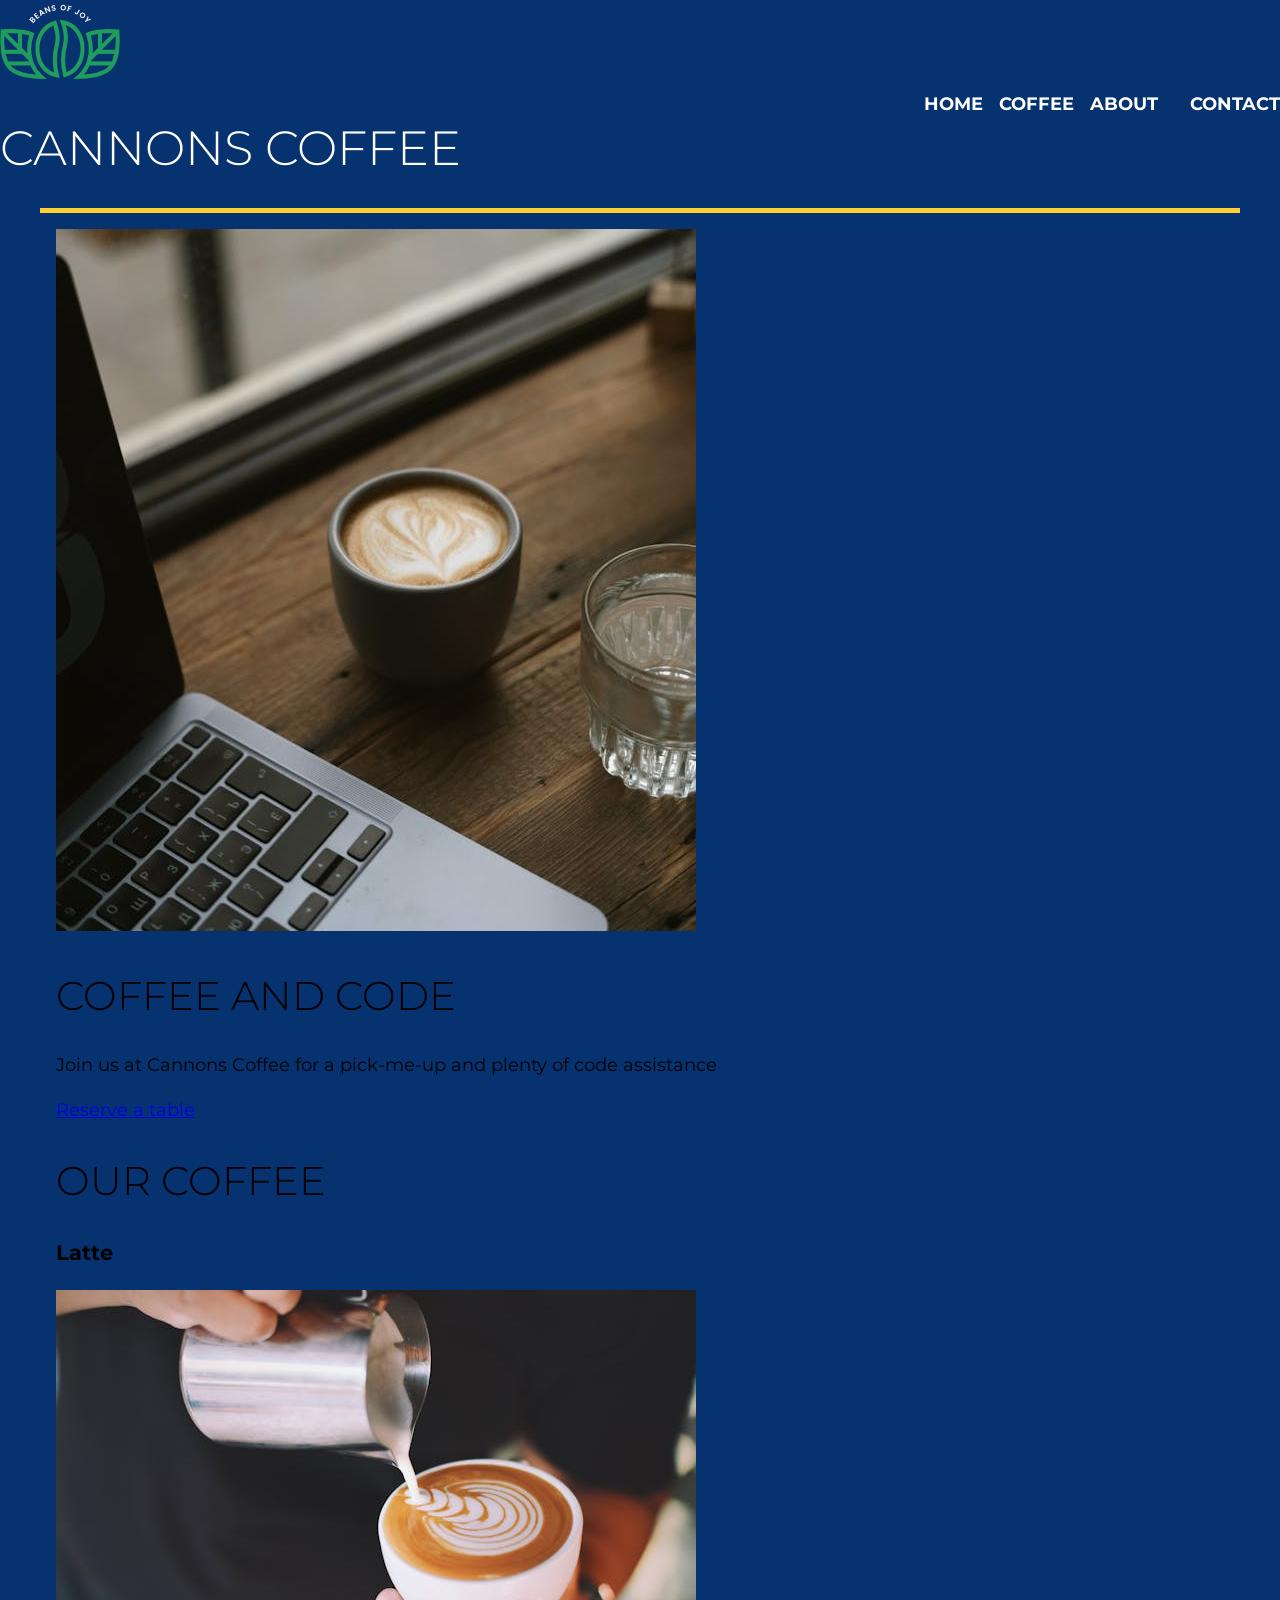
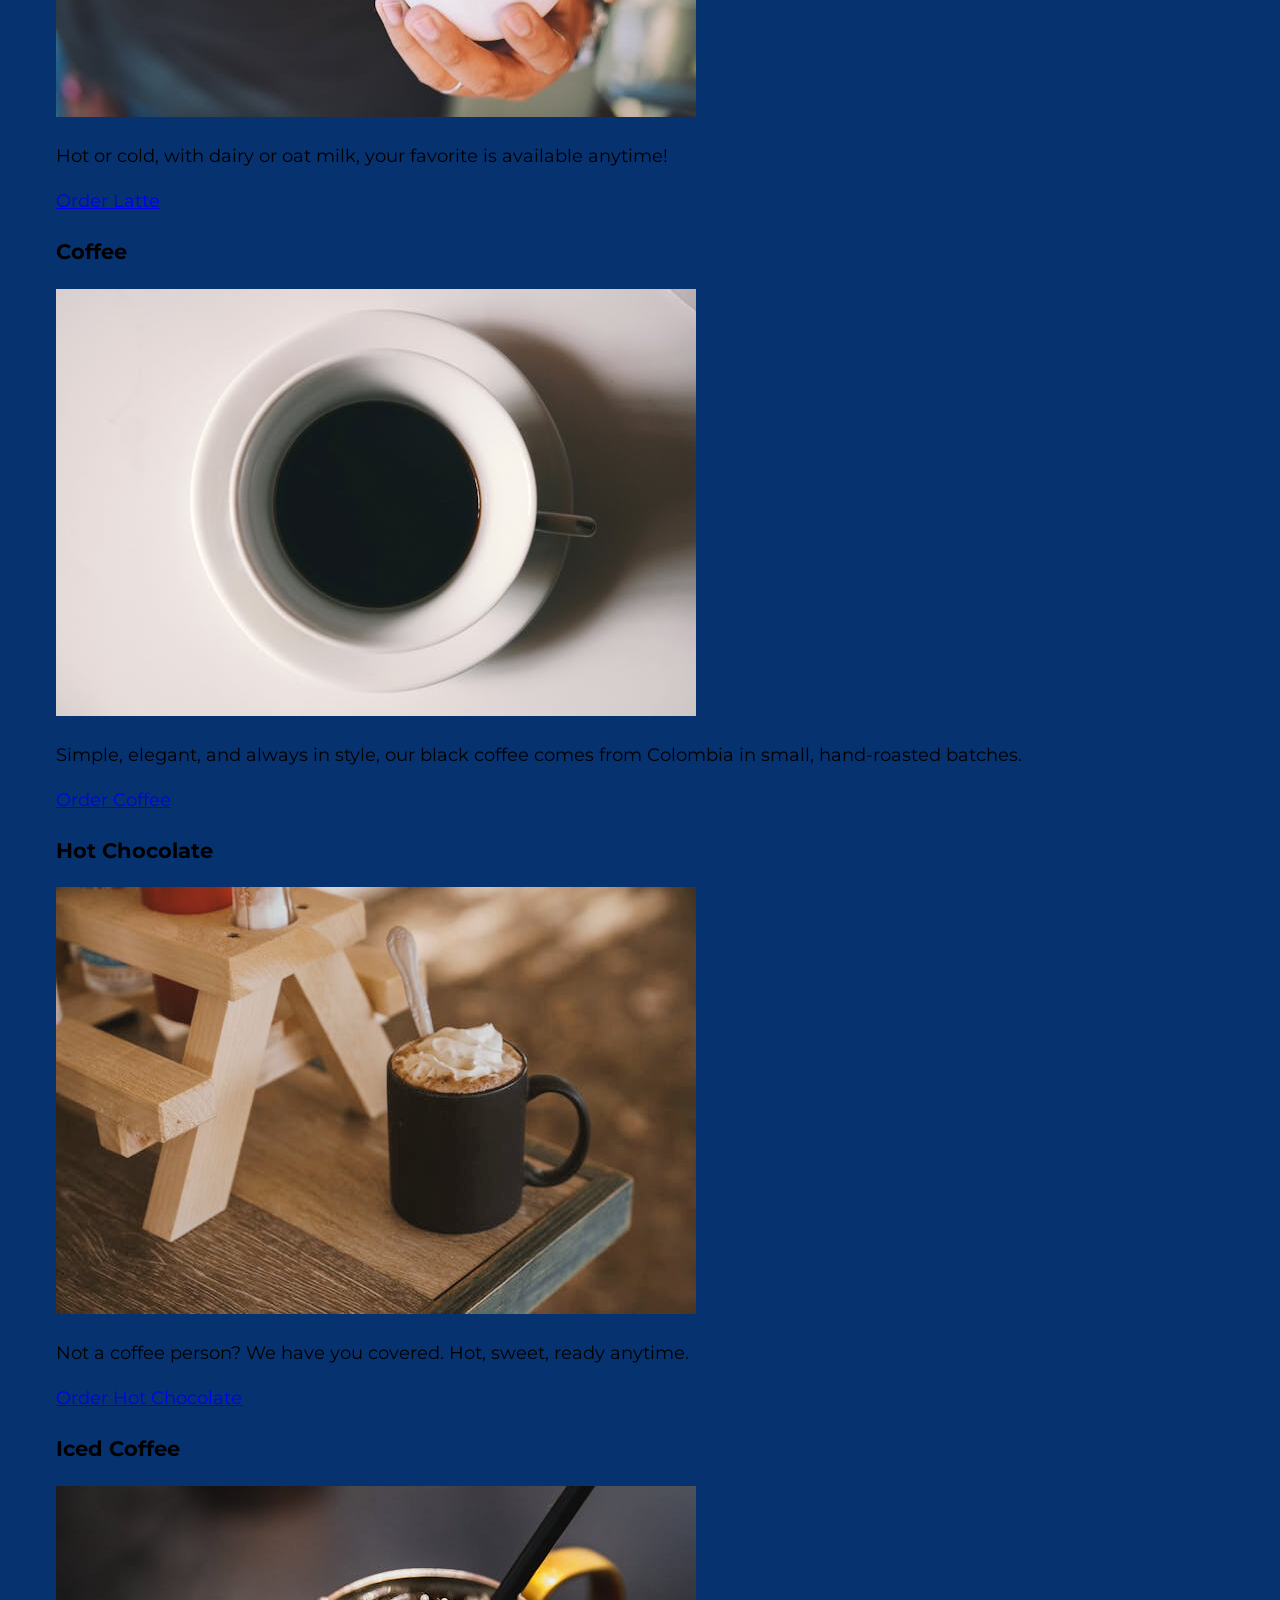
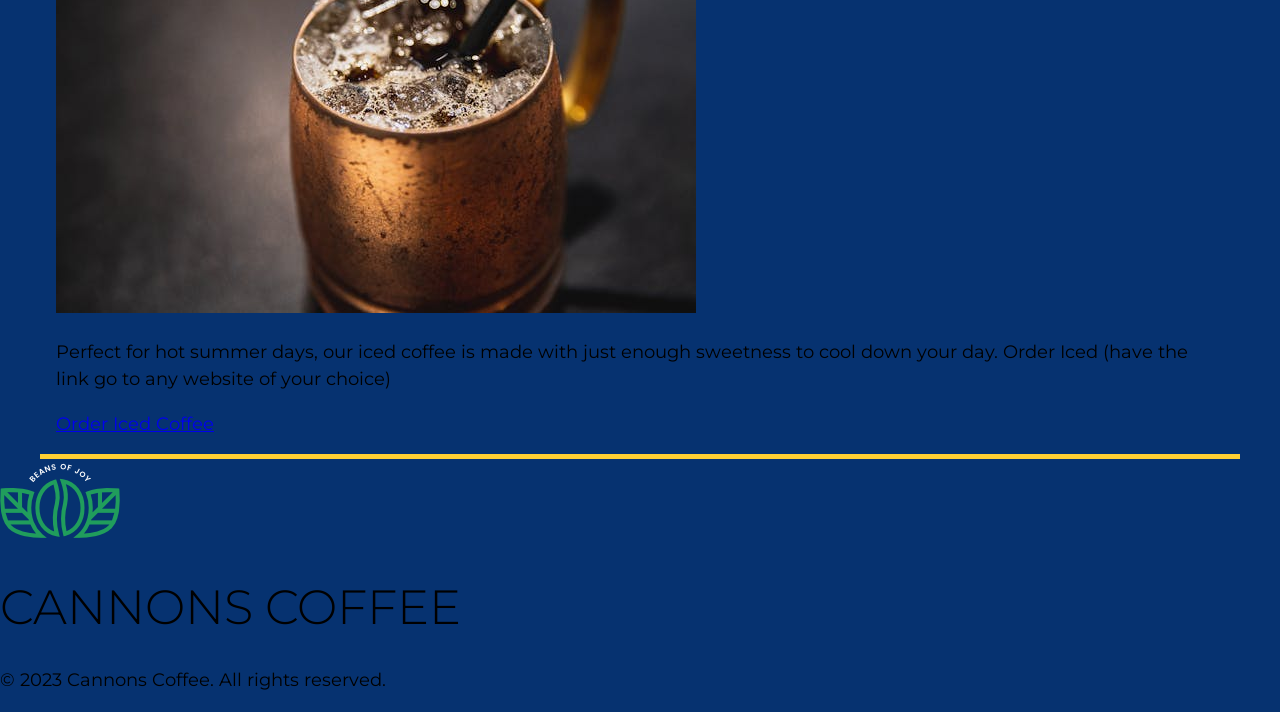
==== index.html @ 004551cf "css errors need to be repaired" ====
<!doctype html>
<html lang="en">
  <head>
    <meta charset="UTF-8" />
    <meta name="viewport" content="width=device-width, initial-scale=1.0" />
    <title>Document</title>
    <link rel="stylesheet" href="css/style.css" />
  </head>

  <body>
    <header>
      <div class="logo">
        <img
          src="images/cannons-coffee-logo.png"
          alt="Cannons Coffee, Beans of Joy! Est. 2014"
        />
        <h1>Cannons Coffee</h1>
      </div>
      <nav>
        <ul>
          <li>
            <a href="index.html">Home</a>
          </li>
          <li>
            <a href="coffee.html">Coffee</a>
          </li>
          <li> <a href="index.html" target="_blank">About</li>
          <li>
            <a href="mailto:shannonmartinez358@gmail.com" target="_blank"
              >Contact</a
            >
          </li>
        </ul>
      </nav>
    </header>

    <main>
      <div class="hero">
        <img
          src="images/coffee-computer.jpg"
          alt="Laptop with a cup of coffee and a glass of water on a table"
        />
        <div class="hero-text">
          <h2>Coffee and Code</h2>
          <p>
            Join us at Cannons Coffee for a pick-me-up and plenty of code
            assistance
          </p>
          <a href="https://STARBUCKS.com" target="_blank">Reserve a table</a>
        </div>
      </div>
      <div class="color-wrap">
        <h2>Our Coffee</h2>
        <div class="cards-wrapper">
          <div class="card">
            <h3>Latte</h3>
            <img src="images/latte.jpg" alt="Latte in a cup with latte art" />
            <p>
              Hot or cold, with dairy or oat milk, your favorite is available
              anytime!
            </p>
            <a href="latte.html" target="_blank">Order Latte</a>
          </div>

          <div class="card">
            <h3>Coffee</h3>
            <img src="images/coffee.jpg" alt="Coffee in a cup" />
            <p>
              Simple, elegant, and always in style, our black coffee comes from
              Colombia in small, hand-roasted batches.
            </p>

            <a href="coffee.html" target="_blank">Order Coffee</a>
          </div>

          <div class="card">
            <h3>Hot Chocolate</h3>
            <img src="images/hotchoc.jpg" alt="" />
            <p>
              Not a coffee person? We have you covered. Hot, sweet, ready
              anytime.
            </p>

            <a href="hotchocolate.html">Order Hot Chocolate</a>
          </div>
          <div class="card">
            <h3>Iced Coffee</h3>
            <img
              src="images/iced.jpg"
              alt="Iced coffee in a mug with a straw"
            />
            <p>
              Perfect for hot summer days, our iced coffee is made with just
              enough sweetness to cool down your day. Order Iced (have the link
              go to any website of your choice)
            </p>

            <a
              href="https://www.starbucks.com/menu/product/471/hot"
              target="_blank"
              >Order Iced Coffee</a
            >
          </div>
        </div>
      </div>
    </main>

    <footer>
      <img src="images/cannons-coffee-logo.png" alt="Cannons Coffee Logo " />
      <h1>CANNONS COFFEE</h1>
      <p>&copy; 2023 Cannons Coffee. All rights reserved.</p>
    </footer>
  </body>
</html>
---- css/style.css ----
@import url("https://fonts.googleapis.com/css2?family=Montserrat:ital,wght@0,100..900;1,100..900&display=swap");

/* BASIC FORMATTING */
html {
  box-sizing: border-box;
}
*,
*:before,
*:after {
  box-sizing: inherit;
}

img {
  max-width: 100%;
}

body {
  font-family: "Montserrat", sans-serif;
  font-size: 1.125rem;
  line-height: 1.5;
  color: black;
  background-color: #063270;
  margin: 0;
  padding: 0;
}

main {
  /* width: 90%; */
  /* margin: 0 auto; */
  max-width: 1200px;
  margin: 0 auto;
  /* background-color: #cadbf8; */
  border-bottom: 5px solid #ffd034;
  border-top: 5px solid #ffd034;
  padding: 1rem;
}
h1 {
  font-weight: 300;
  font-size: 3rem;
  line-height: 1.1667;
  text-transform: uppercase;
}

h2 {
  font-size: 2.5rem;
  line-height: 1.16672;
  font-weight: 300;
  text-transform: uppercase;
}
header {
  color: white;
  text-transform: uppercase;
  font-weight: normal;
  display: flex;
  flex-flow: row wrap;
  justify-content: space-between;
  align-items: center;
  gap: 1rem;


nav ul {
  color: white;
  text-decoration: none;
  list-style: none;
  padding: 0;
  margin: 0;
  display: flex;
  gap: 1rem;
}

.hero {
  display: grid;
  grid-template-columns: 1fr 1fr;
  gap: 1rem;
  background-color: white;
}

.hero-text {
  display: flex;
  flex-direction: column;
  justify-content: space-between;
  padding: 1rem;
}

a {
  color: #ffffff;
  text-decoration: none;
  font-weight: bold;
  margin-top: 1rem;
}

.card {
  margin: 1rem;
}

.card a {
  background-color: #2b70e4;
  padding: 0.6rem;
  border-radius: 10px;
  font-size: 13px;
}
.hero-text a {
  background-color: hero;
  background-color: #209d5c;
  padding: 1rem;
  border-radius: 10px;
  text-align: center;
}

footer {
  color: white;
  display: flex;
  flex-direction: column;
  justify-content: center;
  align-items: center;
  padding-left: 10px;
}

.color-wrap {
  padding: 1rem;
  background-color: #cadbf8;
}

@media (max-width: 1000px) {
  .color-wrap {
    /* background-color: #cadbf8; */
    display: grid;
    grid-template-columns: 1fr;
  }
}
@media (min-width: 650px) {
  .cards-wrapper {
    display: grid;
    grid-template-columns: 1fr 1fr;
  }
}
@media (min-width: 1200px) {
  .cards-wrapper {
    display: grid;
    grid-template-columns: 1fr 1fr 1fr 1fr;
  }
}
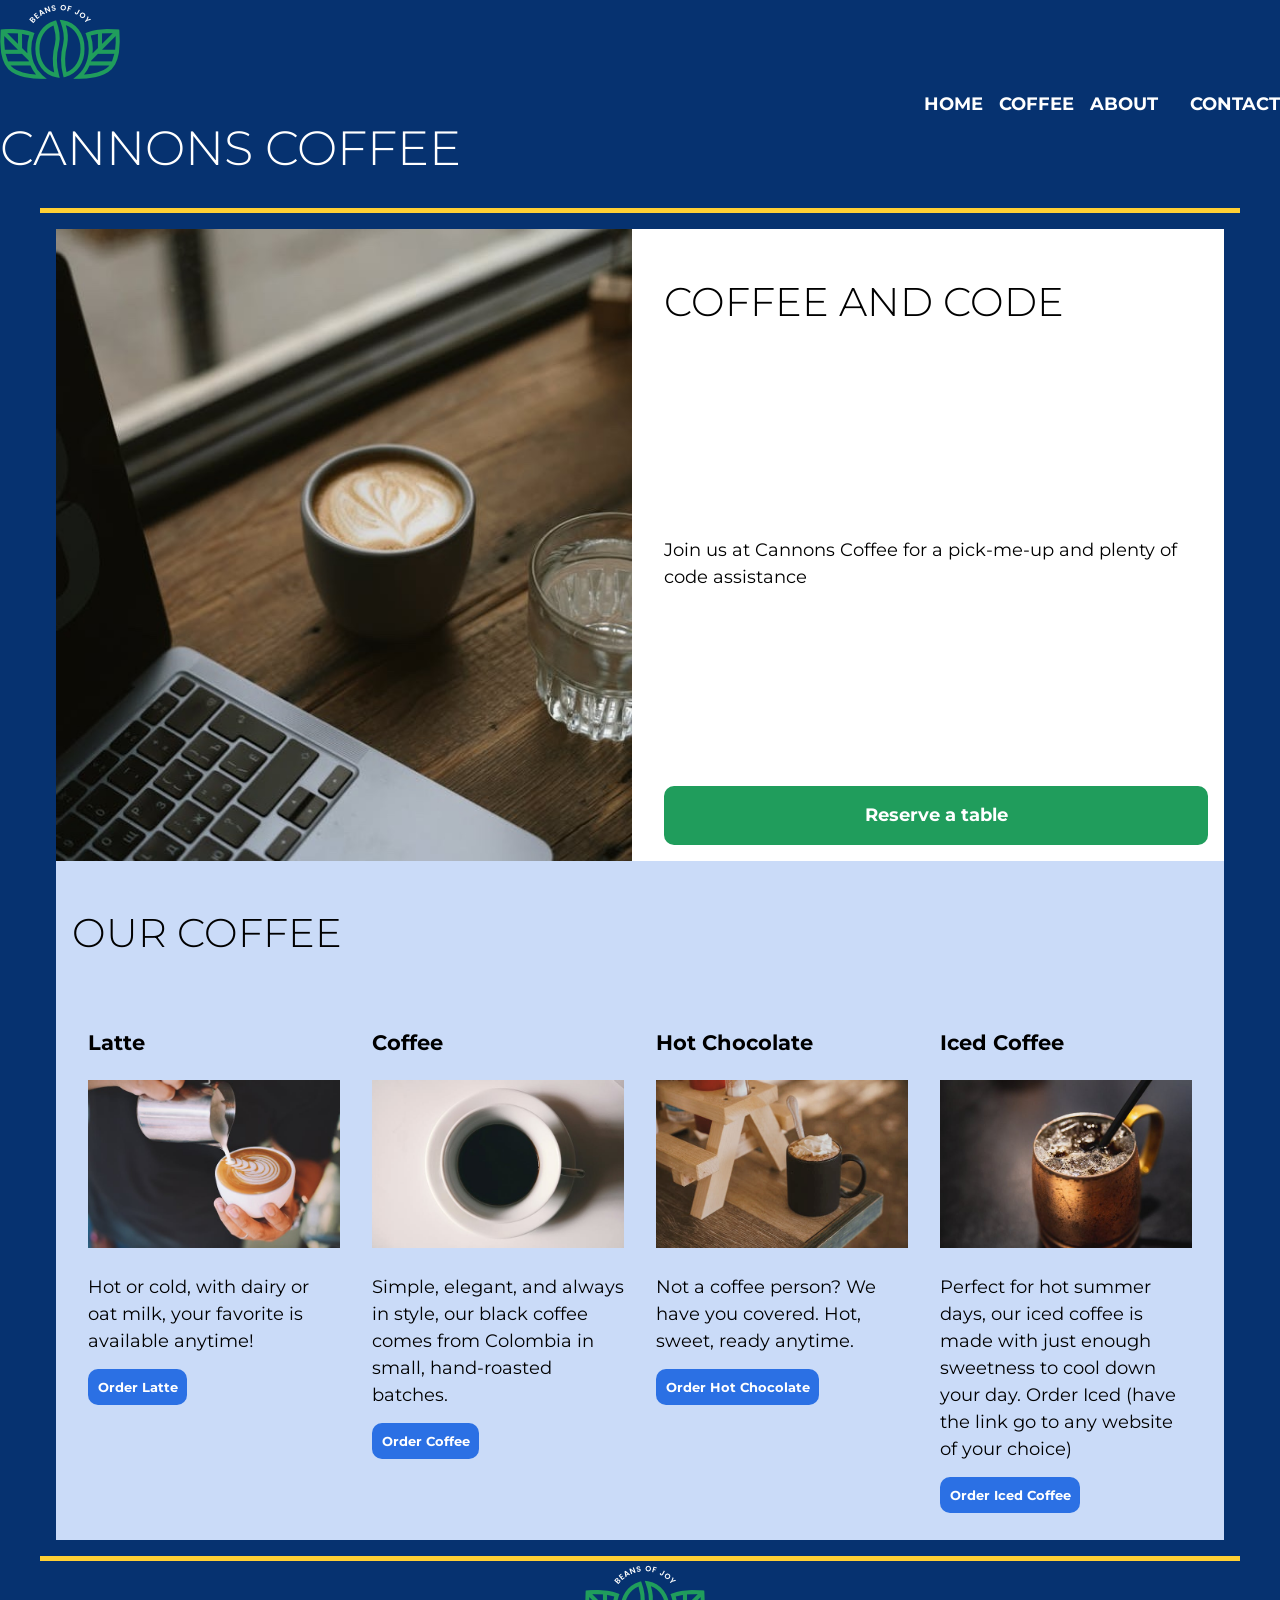
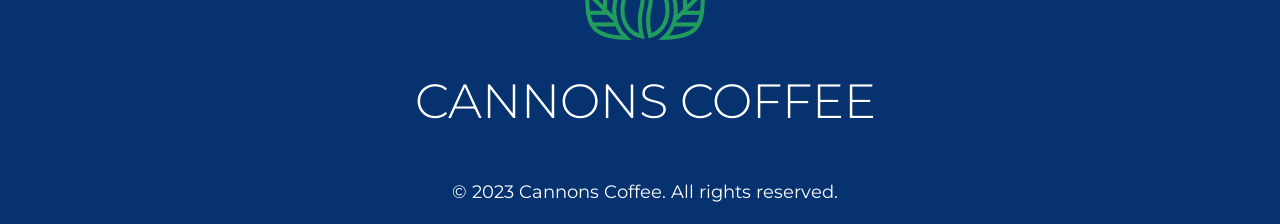
==== commit cca343f6: "general backup before I move onto finishin g the css." ====
--- a/index.html
+++ b/index.html
@@ -1,114 +1,101 @@
 <!doctype html>
 <html lang="en">
-  <head>
-    <meta charset="UTF-8" />
-    <meta name="viewport" content="width=device-width, initial-scale=1.0" />
-    <title>Document</title>
-    <link rel="stylesheet" href="css/style.css" />
-  </head>
 
-  <body>
-    <header>
-      <div class="logo">
-        <img
-          src="images/cannons-coffee-logo.png"
-          alt="Cannons Coffee, Beans of Joy! Est. 2014"
-        />
-        <h1>Cannons Coffee</h1>
+<head>
+  <meta charset="UTF-8" />
+  <meta name="viewport" content="width=device-width, initial-scale=1.0" />
+  <title>Document</title>
+  <link rel="stylesheet" href="css/style.css" />
+</head>
+
+<body>
+  <header>
+    <div class="logo">
+      <img src="images/cannons-coffee-logo.png" alt="Cannons Coffee, Beans of Joy! Est. 2014" />
+      <h1>Cannons Coffee</h1>
+    </div>
+    <nav>
+      <ul>
+        <li>
+          <a href="index.html">Home</a>
+        </li>
+        <li>
+          <a href="latte.html">Coffee</a>
+        </li>
+        <li> <a href="index.html" target="_blank">About</li>
+        <li>
+          <a href="mailto:shannonmartinez358@gmail.com" target="_blank">Contact</a>
+        </li>
+      </ul>
+    </nav>
+  </header>
+
+  <main>
+    <div class="hero">
+      <img src="images/coffee-computer.jpg" alt="Laptop with a cup of coffee and a glass of water on a table" />
+      <div class="hero-text">
+        <h2>Coffee and Code</h2>
+        <p>
+          Join us at Cannons Coffee for a pick-me-up and plenty of code
+          assistance
+        </p>
+        <a href="https://STARBUCKS.com" target="_blank">Reserve a table</a>
       </div>
-      <nav>
-        <ul>
-          <li>
-            <a href="index.html">Home</a>
-          </li>
-          <li>
-            <a href="coffee.html">Coffee</a>
-          </li>
-          <li> <a href="index.html" target="_blank">About</li>
-          <li>
-            <a href="mailto:shannonmartinez358@gmail.com" target="_blank"
-              >Contact</a
-            >
-          </li>
-        </ul>
-      </nav>
-    </header>
+    </div>
+    <div class="color-wrap">
+      <h2>Our Coffee</h2>
+      <div class="cards-wrapper">
+        <div class="card">
+          <h3>Latte</h3>
+          <img src="images/latte.jpg" alt="Latte in a cup with latte art" />
+          <p>
+            Hot or cold, with dairy or oat milk, your favorite is available
+            anytime!
+          </p>
+          <a href="latte.html" target="_blank">Order Latte</a>
+        </div>
 
-    <main>
-      <div class="hero">
-        <img
-          src="images/coffee-computer.jpg"
-          alt="Laptop with a cup of coffee and a glass of water on a table"
-        />
-        <div class="hero-text">
-          <h2>Coffee and Code</h2>
+        <div class="card">
+          <h3>Coffee</h3>
+          <img src="images/coffee.jpg" alt="Coffee in a cup" />
           <p>
-            Join us at Cannons Coffee for a pick-me-up and plenty of code
-            assistance
+            Simple, elegant, and always in style, our black coffee comes from
+            Colombia in small, hand-roasted batches.
           </p>
-          <a href="https://STARBUCKS.com" target="_blank">Reserve a table</a>
+
+          <a href="coffee.html" target="_blank">Order Coffee</a>
+        </div>
+
+        <div class="card">
+          <h3>Hot Chocolate</h3>
+          <img src="images/hotchoc.jpg" alt="" />
+          <p>
+            Not a coffee person? We have you covered. Hot, sweet, ready
+            anytime.
+          </p>
+
+          <a href="hotchocolate.html">Order Hot Chocolate</a>
+        </div>
+        <div class="card">
+          <h3>Iced Coffee</h3>
+          <img src="images/iced.jpg" alt="Iced coffee in a mug with a straw" />
+          <p>
+            Perfect for hot summer days, our iced coffee is made with just
+            enough sweetness to cool down your day. Order Iced (have the link
+            go to any website of your choice)
+          </p>
+
+          <a href="https://www.starbucks.com/menu/product/471/hot" target="_blank">Order Iced Coffee</a>
         </div>
       </div>
-      <div class="color-wrap">
-        <h2>Our Coffee</h2>
-        <div class="cards-wrapper">
-          <div class="card">
-            <h3>Latte</h3>
-            <img src="images/latte.jpg" alt="Latte in a cup with latte art" />
-            <p>
-              Hot or cold, with dairy or oat milk, your favorite is available
-              anytime!
-            </p>
-            <a href="latte.html" target="_blank">Order Latte</a>
-          </div>
+    </div>
+  </main>
 
-          <div class="card">
-            <h3>Coffee</h3>
-            <img src="images/coffee.jpg" alt="Coffee in a cup" />
-            <p>
-              Simple, elegant, and always in style, our black coffee comes from
-              Colombia in small, hand-roasted batches.
-            </p>
+  <footer>
+    <img src="images/cannons-coffee-logo.png" alt="Cannons Coffee Logo " />
+    <h1>CANNONS COFFEE</h1>
+    <p>&copy; 2023 Cannons Coffee. All rights reserved.</p>
+  </footer>
+</body>
 
-            <a href="coffee.html" target="_blank">Order Coffee</a>
-          </div>
-
-          <div class="card">
-            <h3>Hot Chocolate</h3>
-            <img src="images/hotchoc.jpg" alt="" />
-            <p>
-              Not a coffee person? We have you covered. Hot, sweet, ready
-              anytime.
-            </p>
-
-            <a href="hotchocolate.html">Order Hot Chocolate</a>
-          </div>
-          <div class="card">
-            <h3>Iced Coffee</h3>
-            <img
-              src="images/iced.jpg"
-              alt="Iced coffee in a mug with a straw"
-            />
-            <p>
-              Perfect for hot summer days, our iced coffee is made with just
-              enough sweetness to cool down your day. Order Iced (have the link
-              go to any website of your choice)
-            </p>
-
-            <a
-              href="https://www.starbucks.com/menu/product/471/hot"
-              target="_blank"
-              >Order Iced Coffee</a
-            >
-          </div>
-        </div>
-      </div>
-    </main>
-
-    <footer>
-      <img src="images/cannons-coffee-logo.png" alt="Cannons Coffee Logo " />
-      <h1>CANNONS COFFEE</h1>
-      <p>&copy; 2023 Cannons Coffee. All rights reserved.</p>
-    </footer>
-  </body>
-</html>
+</html>
--- a/css/style.css
+++ b/css/style.css
@@ -4,6 +4,7 @@
 html {
   box-sizing: border-box;
 }
+
 *,
 *:before,
 *:after {
@@ -25,15 +26,14 @@
 }
 
 main {
-  /* width: 90%; */
-  /* margin: 0 auto; */
   max-width: 1200px;
   margin: 0 auto;
-  /* background-color: #cadbf8; */
-  border-bottom: 5px solid #ffd034;
+ 
+  padding: 1rem;
+   border-bottom: 5px solid #ffd034;
   border-top: 5px solid #ffd034;
-  padding: 1rem;
 }
+
 h1 {
   font-weight: 300;
   font-size: 3rem;
@@ -47,6 +47,7 @@
   font-weight: 300;
   text-transform: uppercase;
 }
+
 header {
   color: white;
   text-transform: uppercase;
@@ -58,6 +59,8 @@
   gap: 1rem;
 
 
+}
+
 nav ul {
   color: white;
   text-decoration: none;
@@ -67,6 +70,13 @@
   display: flex;
   gap: 1rem;
 }
+
+.latte-page-hero {
+  display: flex;
+  flex-wrap: wrap;
+  gap: 1rem;
+  color: white;
+} 
 
 .hero {
   display: grid;
@@ -99,6 +109,7 @@
   border-radius: 10px;
   font-size: 13px;
 }
+
 .hero-text a {
   background-color: hero;
   background-color: #209d5c;
@@ -128,15 +139,17 @@
     grid-template-columns: 1fr;
   }
 }
+
 @media (min-width: 650px) {
   .cards-wrapper {
     display: grid;
     grid-template-columns: 1fr 1fr;
   }
 }
+
 @media (min-width: 1200px) {
   .cards-wrapper {
     display: grid;
     grid-template-columns: 1fr 1fr 1fr 1fr;
   }
-}
+}
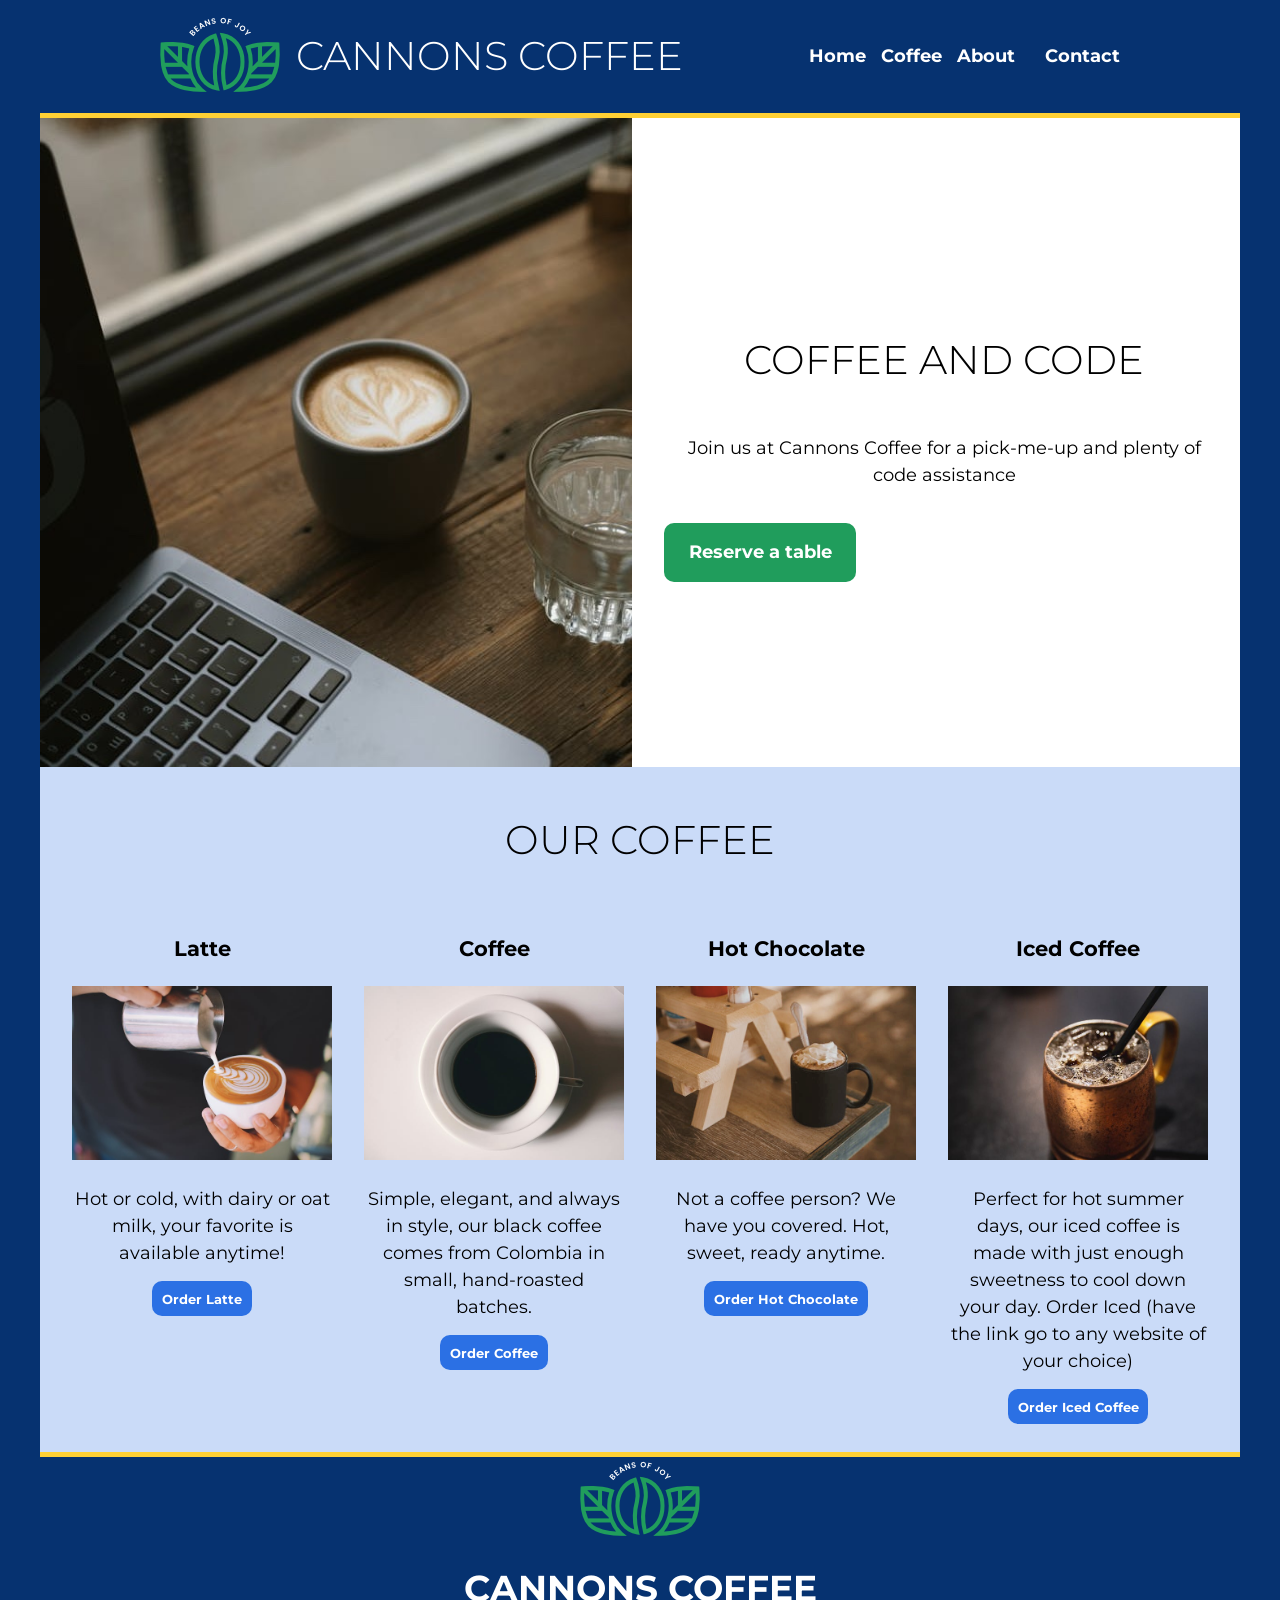
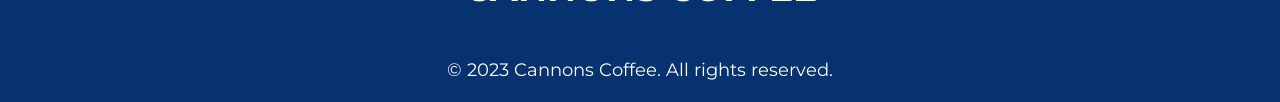
==== commit d4e303e8: "project ready to hand in" ====
--- a/index.html
+++ b/index.html
@@ -9,93 +9,100 @@
 </head>
 
 <body>
-  <header>
-    <div class="logo">
-      <img src="images/cannons-coffee-logo.png" alt="Cannons Coffee, Beans of Joy! Est. 2014" />
-      <h1>Cannons Coffee</h1>
-    </div>
-    <nav>
-      <ul>
-        <li>
-          <a href="index.html">Home</a>
-        </li>
-        <li>
-          <a href="latte.html">Coffee</a>
-        </li>
-        <li> <a href="index.html" target="_blank">About</li>
-        <li>
-          <a href="mailto:shannonmartinez358@gmail.com" target="_blank">Contact</a>
-        </li>
-      </ul>
-    </nav>
-  </header>
-
-  <main>
-    <div class="hero">
-      <img src="images/coffee-computer.jpg" alt="Laptop with a cup of coffee and a glass of water on a table" />
-      <div class="hero-text">
-        <h2>Coffee and Code</h2>
-        <p>
-          Join us at Cannons Coffee for a pick-me-up and plenty of code
-          assistance
-        </p>
-        <a href="https://STARBUCKS.com" target="_blank">Reserve a table</a>
-      </div>
-    </div>
-    <div class="color-wrap">
-      <h2>Our Coffee</h2>
-      <div class="cards-wrapper">
-        <div class="card">
-          <h3>Latte</h3>
-          <img src="images/latte.jpg" alt="Latte in a cup with latte art" />
+  <div class="nav-bar">
+    <div>
+      <div class="logobar">
+        <div class="logo">
+          <img src="images/cannons-coffee-logo.png" alt="Cannons Coffee, Beans of Joy! Est. 2014" />
+        </div>
+        <div class="logo-text">
           <p>
-            Hot or cold, with dairy or oat milk, your favorite is available
-            anytime!
+          <h2>Cannons Coffee</h2>
           </p>
-          <a href="latte.html" target="_blank">Order Latte</a>
-        </div>
-
-        <div class="card">
-          <h3>Coffee</h3>
-          <img src="images/coffee.jpg" alt="Coffee in a cup" />
-          <p>
-            Simple, elegant, and always in style, our black coffee comes from
-            Colombia in small, hand-roasted batches.
-          </p>
-
-          <a href="coffee.html" target="_blank">Order Coffee</a>
-        </div>
-
-        <div class="card">
-          <h3>Hot Chocolate</h3>
-          <img src="images/hotchoc.jpg" alt="" />
-          <p>
-            Not a coffee person? We have you covered. Hot, sweet, ready
-            anytime.
-          </p>
-
-          <a href="hotchocolate.html">Order Hot Chocolate</a>
-        </div>
-        <div class="card">
-          <h3>Iced Coffee</h3>
-          <img src="images/iced.jpg" alt="Iced coffee in a mug with a straw" />
-          <p>
-            Perfect for hot summer days, our iced coffee is made with just
-            enough sweetness to cool down your day. Order Iced (have the link
-            go to any website of your choice)
-          </p>
-
-          <a href="https://www.starbucks.com/menu/product/471/hot" target="_blank">Order Iced Coffee</a>
         </div>
       </div>
+      <nav>
+        <ul>
+          <li>
+            <a href="index.html">Home</a>
+          </li>
+          <li>
+            <a href="latte.html">Coffee</a>
+          </li>
+          <li> <a href="index.html" target="_blank">About</li>
+          <li>
+            <a href="mailto:shannonmartinez358@gmail.com" target="_blank">Contact</a>
+          </li>
+        </ul>
+      </nav>
     </div>
-  </main>
+    </header>
+    <main>
+      <div class="hero">
+        <img src="images/coffee-computer.jpg" alt="Laptop with a cup of coffee and a glass of water on a table" />
+        <div class="hero-text">
+          <h2>Coffee and Code</h2>
+          <p>
+            Join us at Cannons Coffee for a pick-me-up and plenty of code
+            assistance
+          </p>
+          <a href="https://STARBUCKS.com" target="_blank">Reserve a table</a>
+        </div>
+      </div>
+      <div class="color-wrap">
+        <h2>Our Coffee</h2>
+        <div class="cards-wrapper">
+          <div class="card">
+            <h3>Latte</h3>
+            <img src="images/latte.jpg" alt="Latte in a cup with latte art" />
+            <p>
+              Hot or cold, with dairy or oat milk, your favorite is available
+              anytime!
+            </p>
+            <a href="latte.html" target="_blank">Order Latte</a>
+          </div>
 
-  <footer>
-    <img src="images/cannons-coffee-logo.png" alt="Cannons Coffee Logo " />
-    <h1>CANNONS COFFEE</h1>
-    <p>&copy; 2023 Cannons Coffee. All rights reserved.</p>
-  </footer>
+          <div class="card">
+            <h3>Coffee</h3>
+            <img src="images/coffee.jpg" alt="Coffee in a cup" />
+            <p>
+              Simple, elegant, and always in style, our black coffee comes from
+              Colombia in small, hand-roasted batches.
+            </p>
+
+            <a href="coffee.html" target="_blank">Order Coffee</a>
+          </div>
+
+          <div class="card">
+            <h3>Hot Chocolate</h3>
+            <img src="images/hotchoc.jpg" alt="" />
+            <p>
+              Not a coffee person? We have you covered. Hot, sweet, ready
+              anytime.
+            </p>
+
+            <a href="hotchocolate.html">Order Hot Chocolate</a>
+          </div>
+          <div class="card">
+            <h3>Iced Coffee</h3>
+            <img src="images/iced.jpg" alt="Iced coffee in a mug with a straw" />
+            <p>
+              Perfect for hot summer days, our iced coffee is made with just
+              enough sweetness to cool down your day. Order Iced (have the link
+              go to any website of your choice)
+            </p>
+
+            <a href="https://www.starbucks.com/menu/product/471/hot" target="_blank">Order Iced Coffee</a>
+          </div>
+        </div>
+      </div>
+    </main>
+
+    <footer>
+      <img src="images/cannons-coffee-logo.png" alt="Cannons Coffee Logo " />
+      <h1>CANNONS COFFEE</h1>
+      <p>&copy; 2023 Cannons Coffee. All rights reserved.</p>
+    </footer>
 </body>
 
 </html>
--- a/css/style.css
+++ b/css/style.css
@@ -28,18 +28,13 @@
 main {
   max-width: 1200px;
   margin: 0 auto;
- 
-  padding: 1rem;
-   border-bottom: 5px solid #ffd034;
+  border-bottom: 5px solid #ffd034;
   border-top: 5px solid #ffd034;
-}
-
-h1 {
-  font-weight: 300;
-  font-size: 3rem;
-  line-height: 1.1667;
-  text-transform: uppercase;
-}
+  background-color: #cadbf8;
+
+}
+
+
 
 h2 {
   font-size: 2.5rem;
@@ -53,12 +48,23 @@
   text-transform: uppercase;
   font-weight: normal;
   display: flex;
-  flex-flow: row wrap;
+  flex-wrap: nowrap;
   justify-content: space-between;
   align-items: center;
-  gap: 1rem;
-
-
+
+      
+}
+
+.logobar {
+  color: white;
+  display: flex;
+  align-items: center;
+  gap: 1rem;
+}
+
+.nav {
+  display: flex;
+   align-items: center;
 }
 
 nav ul {
@@ -68,14 +74,29 @@
   padding: 0;
   margin: 0;
   display: flex;
-  gap: 1rem;
-}
+  justify-content: space-around;
+  flex-wrap: wrap;
+  gap: 1rem;
+}
+
+.nav-bar {
+  display: flex;
+  flex-direction: column;
+  align-items: center;
+  justify-content: center;
+  text-align: center;
+  margin: 0 auto;
+}*/
+
+
 
 .latte-page-hero {
   display: flex;
   flex-wrap: wrap;
   gap: 1rem;
-  color: white;
+  color: #2b70e4;
+  background-color:  #cadbf8;
+
 } 
 
 .hero {
@@ -88,7 +109,7 @@
 .hero-text {
   display: flex;
   flex-direction: column;
-  justify-content: space-between;
+  justify-content: center;
   padding: 1rem;
 }
 
@@ -116,29 +137,28 @@
   padding: 1rem;
   border-radius: 10px;
   text-align: center;
+  width: 12rem;
 }
 
 footer {
   color: white;
   display: flex;
   flex-direction: column;
+  align-items: center;
   justify-content: center;
-  align-items: center;
-  padding-left: 10px;
+  text-align: center;
+  margin: 0 auto;
 }
 
 .color-wrap {
   padding: 1rem;
   background-color: #cadbf8;
-}
-
-@media (max-width: 1000px) {
-  .color-wrap {
-    /* background-color: #cadbf8; */
-    display: grid;
+   display: grid;
     grid-template-columns: 1fr;
-  }
-}
+}
+
+
+   
 
 @media (min-width: 650px) {
   .cards-wrapper {
@@ -148,8 +168,33 @@
 }
 
 @media (min-width: 1200px) {
+  .nav-bar > div {
+    display: flex;
+    justify-content: space-between;
+    align-items: center;
+    width: 75%;
+  }
+
+  .logobar {
+    display: flex;
+    align-items: center;
+    justify-content: flex-start;
+  }
+
+  nav {
+    margin-left: auto;
+  }
+
+  nav ul {
+    display: flex;
+    justify-content: flex-end;
+    gap: 15px;
+    list-style: none;
+    margin: 0;
+    padding: 0;
+  }
+}
   .cards-wrapper {
     display: grid;
     grid-template-columns: 1fr 1fr 1fr 1fr;
   }
-}
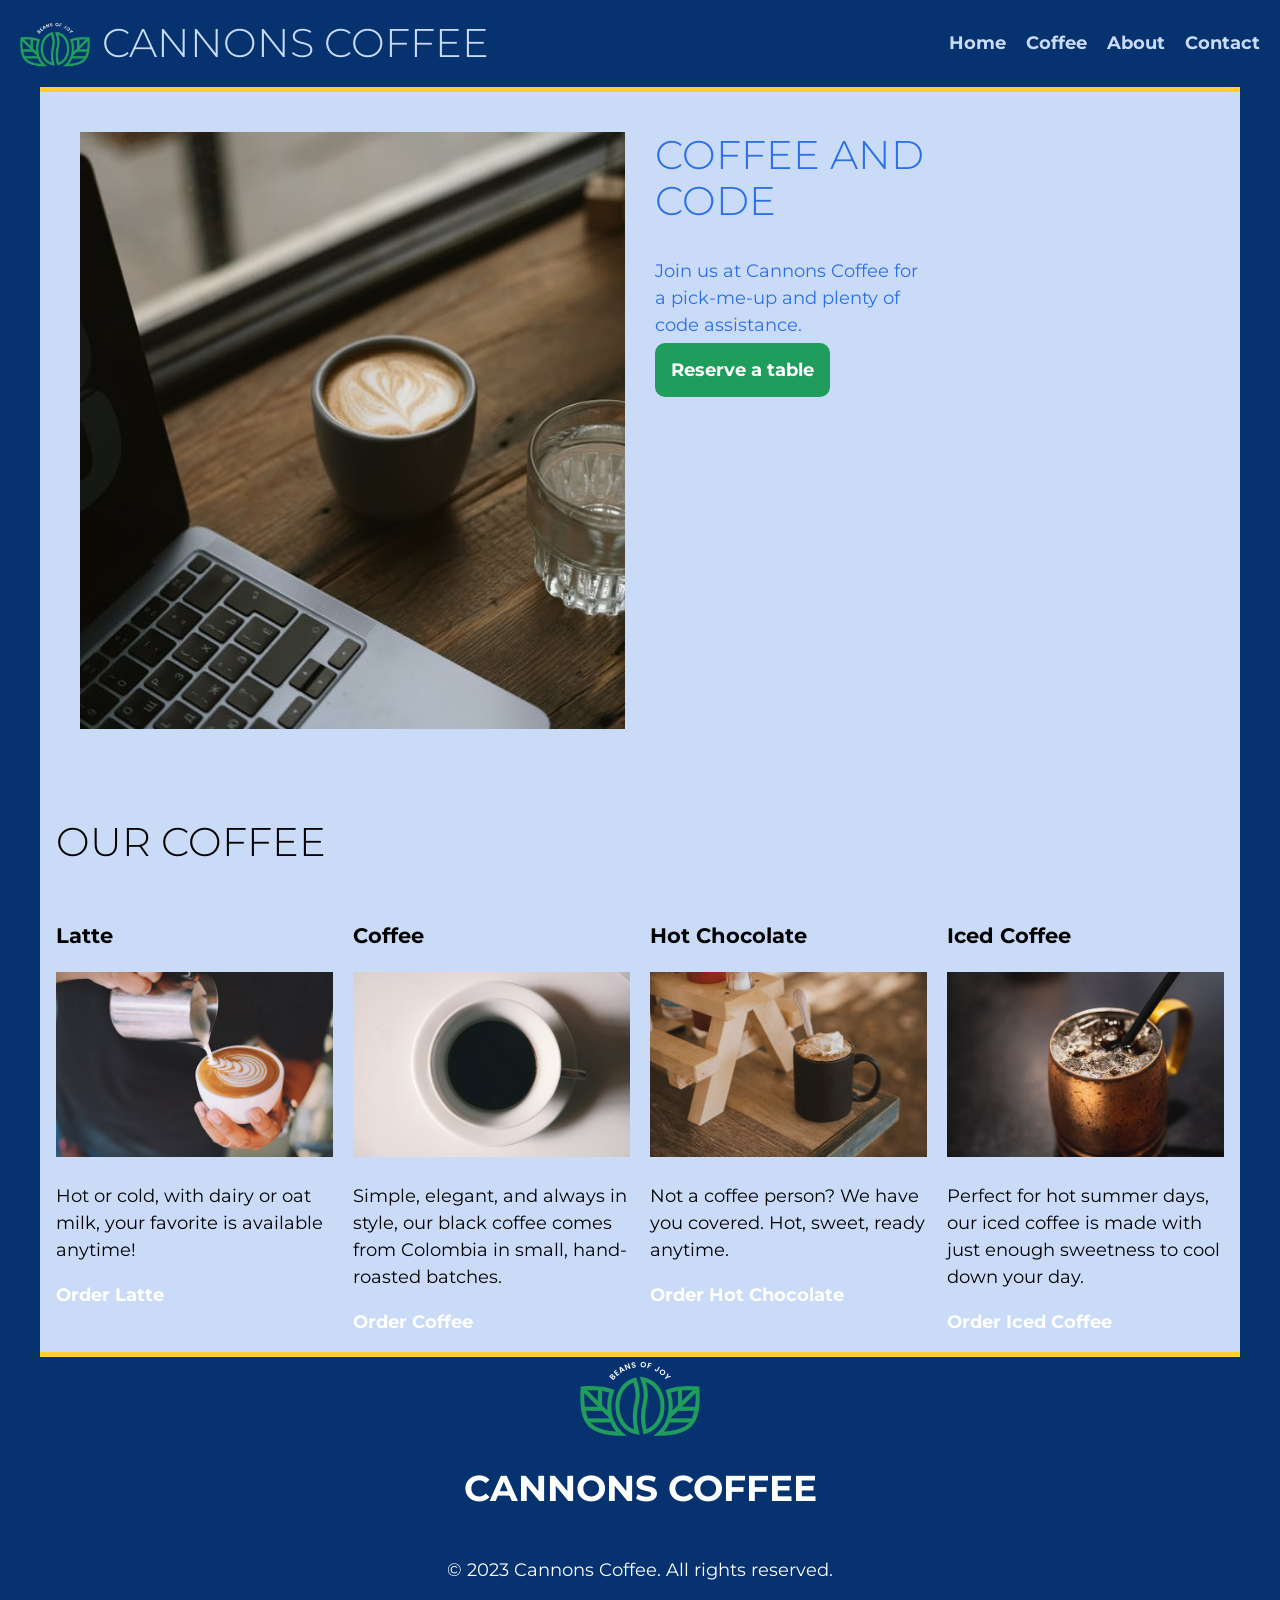
==== commit 214e2718: "hero card redo" ====
--- a/index.html
+++ b/index.html
@@ -4,105 +4,94 @@
 <head>
   <meta charset="UTF-8" />
   <meta name="viewport" content="width=device-width, initial-scale=1.0" />
-  <title>Document</title>
+  <title>Cannons Coffee</title>
   <link rel="stylesheet" href="css/style.css" />
 </head>
 
 <body>
-  <div class="nav-bar">
-    <div>
-      <div class="logobar">
-        <div class="logo">
-          <img src="images/cannons-coffee-logo.png" alt="Cannons Coffee, Beans of Joy! Est. 2014" />
+  <header class="top-header">
+    <div class="brand">
+      <img src="images/cannons-coffee-logo.png" alt="Cannons Coffee logo" class="logo" />
+      <h2>Cannons Coffee</h2>
+    </div>
+
+    <nav class="nav-bar">
+      <ul>
+        <li><a href="index.html">Home</a></li>
+        <li><a href="latte.html">Coffee</a></li>
+        <li><a href="about.html">About</a></li>
+        <li><a href="mailto:shannonmartinez358@gmail.com">Contact</a></li>
+      </ul>
+    </nav>
+  </header>
+
+  <main>
+    <div class="hero">
+      <img src="images/coffee-computer.jpg" alt="Laptop with a cup of coffee and a glass of water on a table" />
+      <div class="hero-text">
+        <h2>Coffee and Code</h2>
+        <p>
+          Join us at Cannons Coffee for a pick-me-up and plenty of code
+          assistance.
+        </p>
+        <a href="https://www.starbucks.com" target="_blank">Reserve a table</a>
+      </div>
+    </div>
+
+    <div class="color-wrap">
+      <h2>Our Coffee</h2>
+
+      <div class="cards-wrapper">
+        <div class="card">
+          <h3>Latte</h3>
+          <img src="images/latte.jpg" alt="Latte in a cup with latte art" />
+          <p>
+            Hot or cold, with dairy or oat milk, your favorite is available
+            anytime!
+          </p>
+          <a href="latte.html">Order Latte</a>
         </div>
-        <div class="logo-text">
+
+        <div class="card">
+          <h3>Coffee</h3>
+          <img src="images/coffee.jpg" alt="Coffee in a cup" />
           <p>
-          <h2>Cannons Coffee</h2>
+            Simple, elegant, and always in style, our black coffee comes from
+            Colombia in small, hand-roasted batches.
           </p>
+          <a href="coffee.html">Order Coffee</a>
+        </div>
+
+        <div class="card">
+          <h3>Hot Chocolate</h3>
+          <img src="images/hotchoc.jpg" alt="Hot chocolate in a cup" />
+          <p>
+            Not a coffee person? We have you covered. Hot, sweet, ready
+            anytime.
+          </p>
+          <a href="hotchocolate.html">Order Hot Chocolate</a>
+        </div>
+
+        <div class="card">
+          <h3>Iced Coffee</h3>
+          <img src="images/iced.jpg" alt="Iced coffee in a mug with a straw" />
+          <p>
+            Perfect for hot summer days, our iced coffee is made with just
+            enough sweetness to cool down your day.
+          </p>
+          <a href="https://www.starbucks.com/menu/product/471/hot" target="_blank">
+            Order Iced Coffee
+          </a>
         </div>
       </div>
-      <nav>
-        <ul>
-          <li>
-            <a href="index.html">Home</a>
-          </li>
-          <li>
-            <a href="latte.html">Coffee</a>
-          </li>
-          <li> <a href="index.html" target="_blank">About</li>
-          <li>
-            <a href="mailto:shannonmartinez358@gmail.com" target="_blank">Contact</a>
-          </li>
-        </ul>
-      </nav>
     </div>
-    </header>
-    <main>
-      <div class="hero">
-        <img src="images/coffee-computer.jpg" alt="Laptop with a cup of coffee and a glass of water on a table" />
-        <div class="hero-text">
-          <h2>Coffee and Code</h2>
-          <p>
-            Join us at Cannons Coffee for a pick-me-up and plenty of code
-            assistance
-          </p>
-          <a href="https://STARBUCKS.com" target="_blank">Reserve a table</a>
-        </div>
-      </div>
-      <div class="color-wrap">
-        <h2>Our Coffee</h2>
-        <div class="cards-wrapper">
-          <div class="card">
-            <h3>Latte</h3>
-            <img src="images/latte.jpg" alt="Latte in a cup with latte art" />
-            <p>
-              Hot or cold, with dairy or oat milk, your favorite is available
-              anytime!
-            </p>
-            <a href="latte.html" target="_blank">Order Latte</a>
-          </div>
+  </main>
 
-          <div class="card">
-            <h3>Coffee</h3>
-            <img src="images/coffee.jpg" alt="Coffee in a cup" />
-            <p>
-              Simple, elegant, and always in style, our black coffee comes from
-              Colombia in small, hand-roasted batches.
-            </p>
-
-            <a href="coffee.html" target="_blank">Order Coffee</a>
-          </div>
-
-          <div class="card">
-            <h3>Hot Chocolate</h3>
-            <img src="images/hotchoc.jpg" alt="" />
-            <p>
-              Not a coffee person? We have you covered. Hot, sweet, ready
-              anytime.
-            </p>
-
-            <a href="hotchocolate.html">Order Hot Chocolate</a>
-          </div>
-          <div class="card">
-            <h3>Iced Coffee</h3>
-            <img src="images/iced.jpg" alt="Iced coffee in a mug with a straw" />
-            <p>
-              Perfect for hot summer days, our iced coffee is made with just
-              enough sweetness to cool down your day. Order Iced (have the link
-              go to any website of your choice)
-            </p>
-
-            <a href="https://www.starbucks.com/menu/product/471/hot" target="_blank">Order Iced Coffee</a>
-          </div>
-        </div>
-      </div>
-    </main>
-
-    <footer>
-      <img src="images/cannons-coffee-logo.png" alt="Cannons Coffee Logo " />
-      <h1>CANNONS COFFEE</h1>
-      <p>&copy; 2023 Cannons Coffee. All rights reserved.</p>
-    </footer>
+  <footer>
+    <img src="images/cannons-coffee-logo.png" alt="Cannons Coffee Logo" />
+    <h1>CANNONS COFFEE</h1>
+    <p>&copy; 2023 Cannons Coffee. All rights reserved.</p>
+  </footer>
 </body>
 
 </html>
--- a/css/style.css
+++ b/css/style.css
@@ -42,76 +42,96 @@
   font-weight: 300;
   text-transform: uppercase;
 }
-
-header {
-  color: white;
-  text-transform: uppercase;
-  font-weight: normal;
-  display: flex;
-  flex-wrap: nowrap;
+.top-header {
+  display: flex;
   justify-content: space-between;
   align-items: center;
-
-      
-}
-
-.logobar {
-  color: white;
+  padding: 20px;
+}
+
+.brand {
   display: flex;
   align-items: center;
-  gap: 1rem;
-}
-
-.nav {
-  display: flex;
-   align-items: center;
-}
-
-nav ul {
-  color: white;
+  gap: 12px;
+}
+
+.logo {
+  width: 70px;
+  height: auto;
+  display: block;
+}
+
+.brand h2 {
+  margin: 0;
+  color: #cadbf8;
+}
+
+.nav-bar ul {
+  display: flex;
+  gap: 20px;
+  list-style: none;
+  margin: 0;
+  padding: 0;color: #cadbf8;
+}
+
+.nav-bar a {
   text-decoration: none;
-  list-style: none;
-  padding: 0;
-  margin: 0;
-  display: flex;
-  justify-content: space-around;
-  flex-wrap: wrap;
-  gap: 1rem;
-}
-
-.nav-bar {
-  display: flex;
-  flex-direction: column;
-  align-items: center;
-  justify-content: center;
-  text-align: center;
-  margin: 0 auto;
-}*/
-
-
+  color: #cadbf8;
+}
+
+
+
+ .cards-wrapper {
+  display: flex;
+  gap: 20px;
+}
+
+.hero {
+     display: grid;
+  grid-template-columns: 1fr 1fr;
+  justify-content: space-between;
+  gap: 30px;
+  padding: 40px;
+   color: #2b70e4;
+  background-color:  #cadbf8;
+}
 
 .latte-page-hero {
-  display: flex;
-  flex-wrap: wrap;
-  gap: 1rem;
-  color: #2b70e4;
-  background-color:  #cadbf8;
-
-} 
-
-.hero {
   display: grid;
   grid-template-columns: 1fr 1fr;
-  gap: 1rem;
-  background-color: white;
-}
+  justify-content: space-between;
+  gap: 30px;
+  padding: 40px;
+   color: #2b70e4;
+  background-color:  #cadbf8;
+}
+
+
 
 .hero-text {
-  display: flex;
-  flex-direction: column;
-  justify-content: center;
-  padding: 1rem;
-}
+  width: 50%;
+}
+
+.hero-text h2 {
+  margin-top: 0;
+}
+
+.hero-text p {
+  line-height: 1.5;
+}
+
+.hero-text a {
+.hero-text {
+  text-align: center;
+}
+
+.hero-text a {
+  display: inline-block;
+  margin-top: 30px;
+  text-decoration: none;
+}
+}
+
 
 a {
   color: #ffffff;
@@ -120,16 +140,6 @@
   margin-top: 1rem;
 }
 
-.card {
-  margin: 1rem;
-}
-
-.card a {
-  background-color: #2b70e4;
-  padding: 0.6rem;
-  border-radius: 10px;
-  font-size: 13px;
-}
 
 .hero-text a {
   background-color: hero;
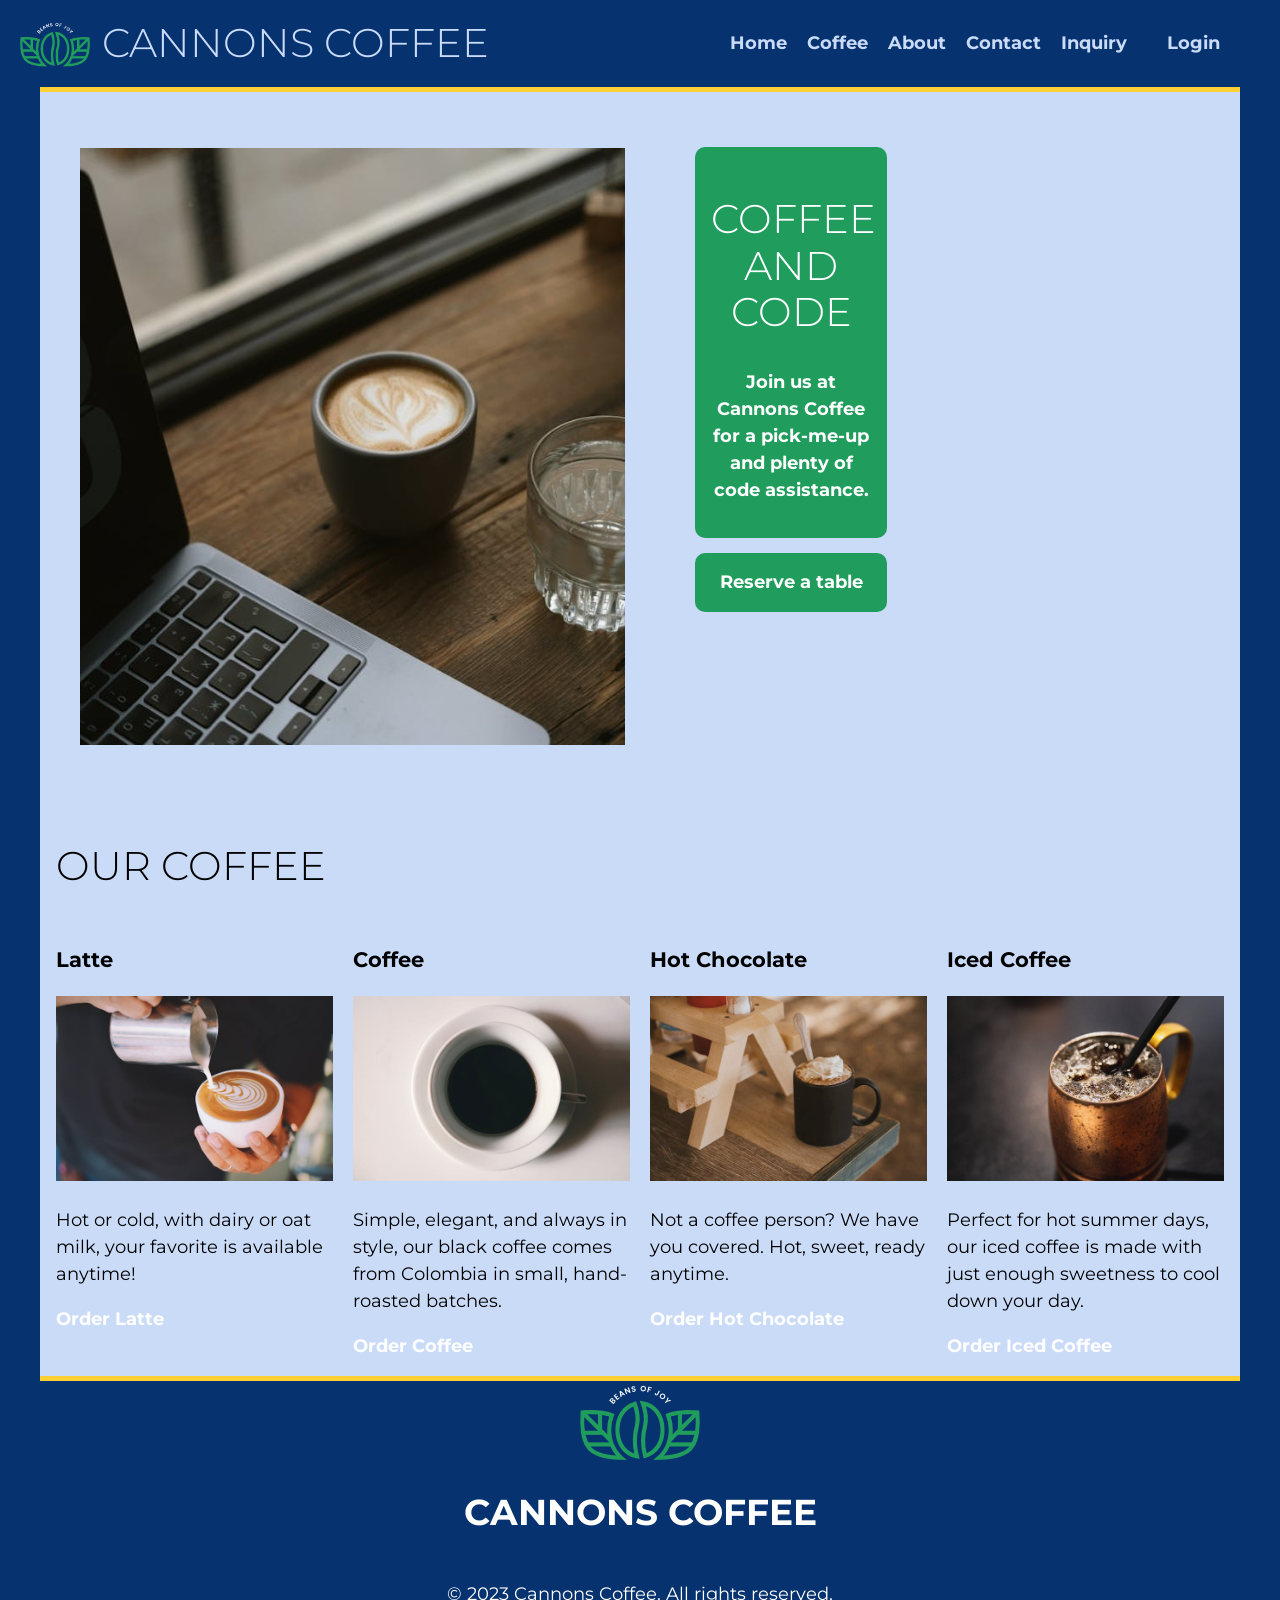
==== commit c39ff759: "backup for changes" ====
--- a/index.html
+++ b/index.html
@@ -17,10 +17,14 @@
 
     <nav class="nav-bar">
       <ul>
-        <li><a href="index.html">Home</a></li>
-        <li><a href="latte.html">Coffee</a></li>
-        <li><a href="about.html">About</a></li>
-        <li><a href="mailto:shannonmartinez358@gmail.com">Contact</a></li>
+        <ul>
+          <li><a href="index.html">Home</a></li>
+          <li><a href="latte.html">Coffee</a></li>
+          <li><a href="about.html">About</a></li>
+          <li><a href="mailto:shannonmartinez358@gmail.com">Contact</a></li>
+          <li><a href="inquiry.html">Inquiry</li>
+          <li><a href="login.html">Login</li>
+        </ul>
       </ul>
     </nav>
   </header>
--- a/css/style.css
+++ b/css/style.css
@@ -95,41 +95,30 @@
    color: #2b70e4;
   background-color:  #cadbf8;
 }
-
 .latte-page-hero {
-  display: grid;
-  grid-template-columns: 1fr 1fr;
+  display: flex;
+  align-items: center;
   justify-content: space-between;
   gap: 30px;
   padding: 40px;
-   color: #2b70e4;
-  background-color:  #cadbf8;
 }
 
-
+.latte-page-hero img {
+  width: 50%;
+  max-width: 500px;
+  height: auto;
+  display: block;
+}
 
 .hero-text {
   width: 50%;
-}
-
-.hero-text h2 {
-  margin-top: 0;
-}
-
-.hero-text p {
-  line-height: 1.5;
-}
-
-.hero-text a {
-.hero-text {
   text-align: center;
 }
 
 .hero-text a {
   display: inline-block;
-  margin-top: 30px;
+  margin-top: 15px;
   text-decoration: none;
-}
 }
 
 
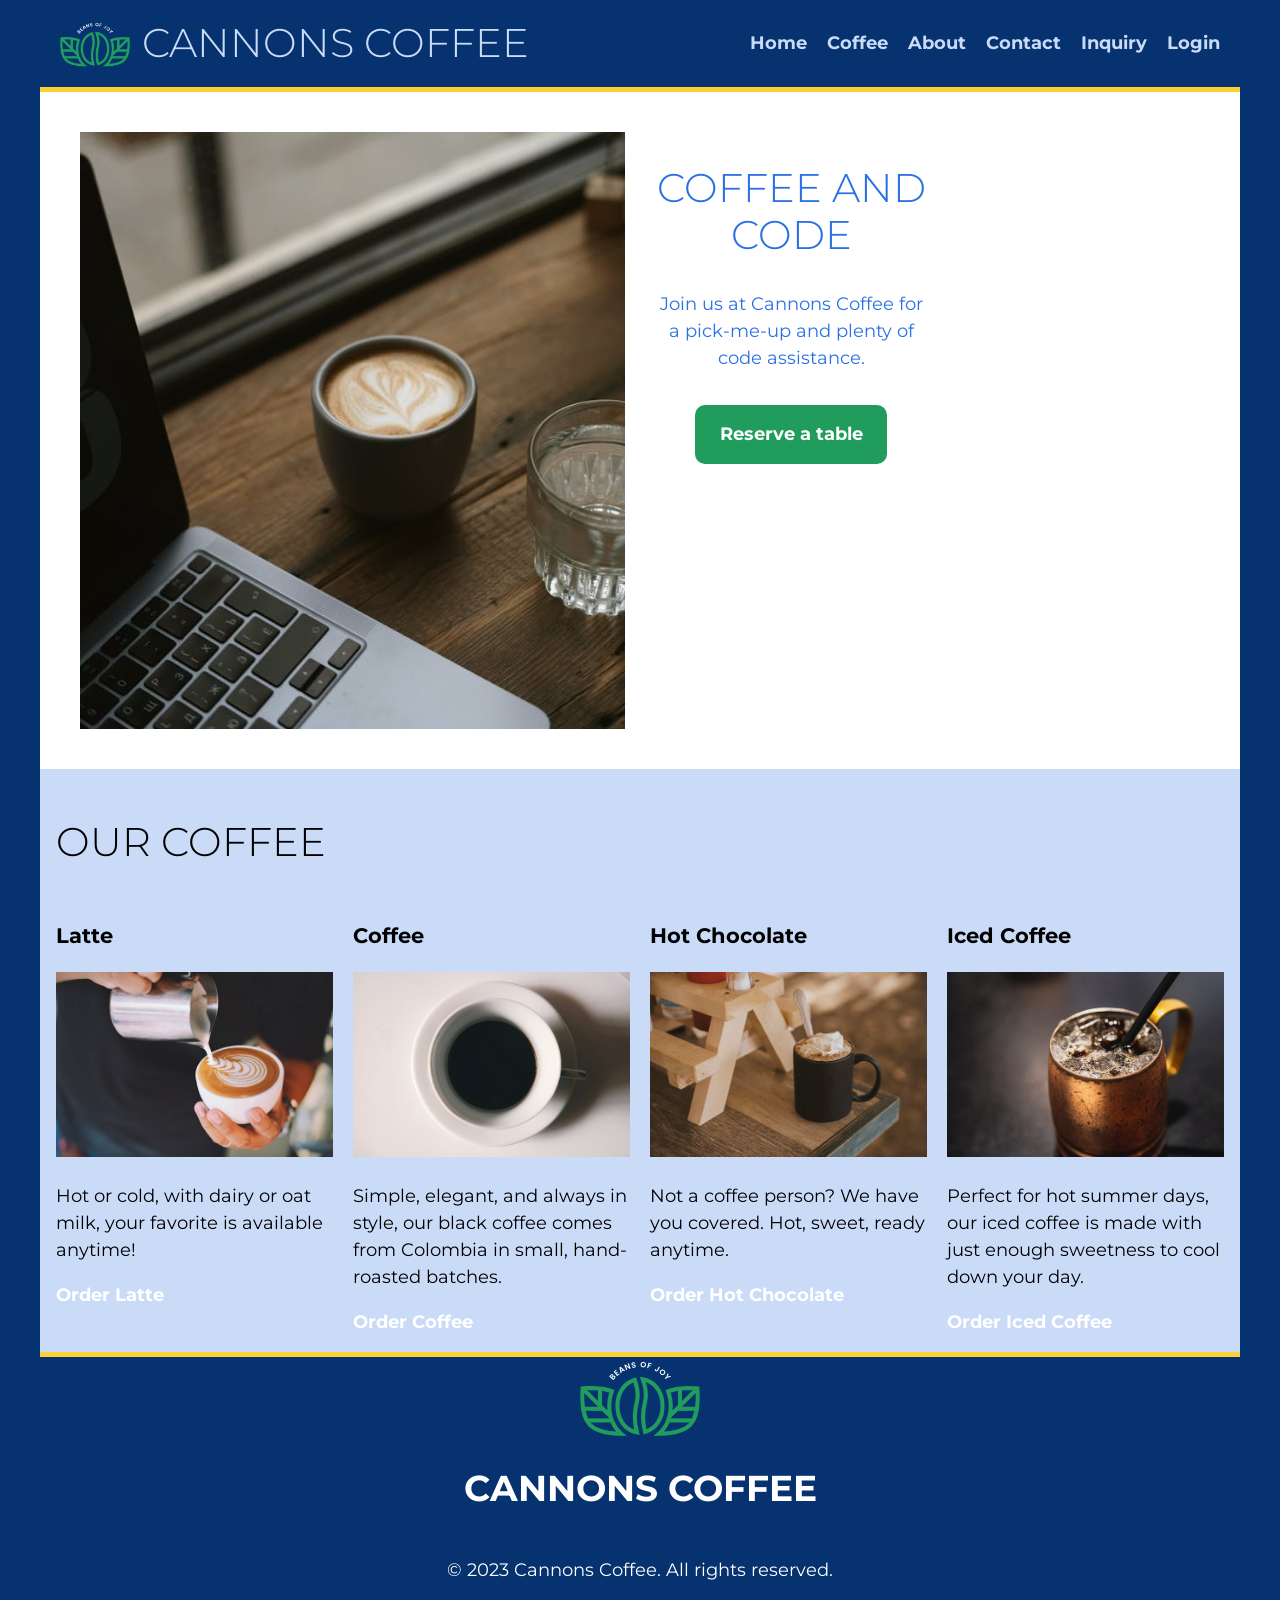
==== commit f3063ff7: "save new changes" ====
--- a/index.html
+++ b/index.html
@@ -9,93 +9,95 @@
 </head>
 
 <body>
-  <header class="top-header">
-    <div class="brand">
-      <img src="images/cannons-coffee-logo.png" alt="Cannons Coffee logo" class="logo" />
-      <h2>Cannons Coffee</h2>
-    </div>
+  <div class="container">
+    <header class="top-header">
+      <div class="brand">
+        <img src="images/cannons-coffee-logo.png" alt="Cannons Coffee logo" class="logo" />
+        <h2>Cannons Coffee</h2>
+      </div>
 
-    <nav class="nav-bar">
-      <ul>
+      <nav class="nav-bar">
         <ul>
-          <li><a href="index.html">Home</a></li>
-          <li><a href="latte.html">Coffee</a></li>
-          <li><a href="about.html">About</a></li>
-          <li><a href="mailto:shannonmartinez358@gmail.com">Contact</a></li>
-          <li><a href="inquiry.html">Inquiry</li>
-          <li><a href="login.html">Login</li>
+          <ul>
+            <li><a href="index.html">Home</a></li>
+            <li><a href="latte.html">Coffee</a></li>
+            <li><a href="about.html">About</a></li>
+            <li><a href="mailto:shannonmartinez358@gmail.com">Contact</a></li>
+            <li><a href="inquiry.html">Inquiry</a></li>
+            <li><a href="login.html">Login</a></li>
+          </ul>
         </ul>
-      </ul>
-    </nav>
-  </header>
+      </nav>
+    </header>
 
-  <main>
-    <div class="hero">
-      <img src="images/coffee-computer.jpg" alt="Laptop with a cup of coffee and a glass of water on a table" />
-      <div class="hero-text">
-        <h2>Coffee and Code</h2>
-        <p>
-          Join us at Cannons Coffee for a pick-me-up and plenty of code
-          assistance.
-        </p>
-        <a href="https://www.starbucks.com" target="_blank">Reserve a table</a>
-      </div>
-    </div>
-
-    <div class="color-wrap">
-      <h2>Our Coffee</h2>
-
-      <div class="cards-wrapper">
-        <div class="card">
-          <h3>Latte</h3>
-          <img src="images/latte.jpg" alt="Latte in a cup with latte art" />
+    <main>
+      <div class="hero">
+        <img src="images/coffee-computer.jpg" alt="Laptop with a cup of coffee and a glass of water on a table" />
+        <div class="hero-text">
+          <h2>Coffee and Code</h2>
           <p>
-            Hot or cold, with dairy or oat milk, your favorite is available
-            anytime!
+            Join us at Cannons Coffee for a pick-me-up and plenty of code
+            assistance.
           </p>
-          <a href="latte.html">Order Latte</a>
-        </div>
-
-        <div class="card">
-          <h3>Coffee</h3>
-          <img src="images/coffee.jpg" alt="Coffee in a cup" />
-          <p>
-            Simple, elegant, and always in style, our black coffee comes from
-            Colombia in small, hand-roasted batches.
-          </p>
-          <a href="coffee.html">Order Coffee</a>
-        </div>
-
-        <div class="card">
-          <h3>Hot Chocolate</h3>
-          <img src="images/hotchoc.jpg" alt="Hot chocolate in a cup" />
-          <p>
-            Not a coffee person? We have you covered. Hot, sweet, ready
-            anytime.
-          </p>
-          <a href="hotchocolate.html">Order Hot Chocolate</a>
-        </div>
-
-        <div class="card">
-          <h3>Iced Coffee</h3>
-          <img src="images/iced.jpg" alt="Iced coffee in a mug with a straw" />
-          <p>
-            Perfect for hot summer days, our iced coffee is made with just
-            enough sweetness to cool down your day.
-          </p>
-          <a href="https://www.starbucks.com/menu/product/471/hot" target="_blank">
-            Order Iced Coffee
-          </a>
+          <a href="https://www.starbucks.com" target="_blank">Reserve a table</a>
         </div>
       </div>
-    </div>
-  </main>
 
-  <footer>
-    <img src="images/cannons-coffee-logo.png" alt="Cannons Coffee Logo" />
-    <h1>CANNONS COFFEE</h1>
-    <p>&copy; 2023 Cannons Coffee. All rights reserved.</p>
-  </footer>
+      <div class="color-wrap">
+        <h2>Our Coffee</h2>
+
+        <div class="cards-wrapper">
+          <div class="card">
+            <h3>Latte</h3>
+            <img src="images/latte.jpg" alt="Latte in a cup with latte art" />
+            <p>
+              Hot or cold, with dairy or oat milk, your favorite is available
+              anytime!
+            </p>
+            <a href="latte.html">Order Latte</a>
+          </div>
+
+          <div class="card">
+            <h3>Coffee</h3>
+            <img src="images/coffee.jpg" alt="Coffee in a cup" />
+            <p>
+              Simple, elegant, and always in style, our black coffee comes from
+              Colombia in small, hand-roasted batches.
+            </p>
+            <a href="coffee.html">Order Coffee</a>
+          </div>
+
+          <div class="card">
+            <h3>Hot Chocolate</h3>
+            <img src="images/hotchoc.jpg" alt="Hot chocolate in a cup" />
+            <p>
+              Not a coffee person? We have you covered. Hot, sweet, ready
+              anytime.
+            </p>
+            <a href="hotchocolate.html">Order Hot Chocolate</a>
+          </div>
+
+          <div class="card">
+            <h3>Iced Coffee</h3>
+            <img src="images/iced.jpg" alt="Iced coffee in a mug with a straw" />
+            <p>
+              Perfect for hot summer days, our iced coffee is made with just
+              enough sweetness to cool down your day.
+            </p>
+            <a href="https://www.starbucks.com/menu/product/471/hot" target="_blank">
+              Order Iced Coffee
+            </a>
+          </div>
+        </div>
+      </div>
+    </main>
+
+    <footer>
+      <img src="images/cannons-coffee-logo.png" alt="Cannons Coffee Logo" />
+      <h1>CANNONS COFFEE</h1>
+      <p>&copy; 2023 Cannons Coffee. All rights reserved.</p>
+    </footer>
+  </div>
 </body>
 
 </html>
--- a/css/style.css
+++ b/css/style.css
@@ -24,10 +24,13 @@
   margin: 0;
   padding: 0;
 }
-
+.container {
+   max-width: 1200px;
+  margin: 0 auto;
+
+}
 main {
-  max-width: 1200px;
-  margin: 0 auto;
+ 
   border-bottom: 5px solid #ffd034;
   border-top: 5px solid #ffd034;
   background-color: #cadbf8;
@@ -44,7 +47,8 @@
 }
 .top-header {
   display: flex;
-  justify-content: space-between;
+  flex-direction: column;
+  justify-content: center;
   align-items: center;
   padding: 20px;
 }
@@ -82,7 +86,8 @@
 
 
  .cards-wrapper {
-  display: flex;
+  display: grid;
+  grid-template-columns: 1fr;
   gap: 20px;
 }
 
@@ -93,7 +98,7 @@
   gap: 30px;
   padding: 40px;
    color: #2b70e4;
-  background-color:  #cadbf8;
+  background-color:  white;
 }
 .latte-page-hero {
   display: flex;
@@ -115,12 +120,6 @@
   text-align: center;
 }
 
-.hero-text a {
-  display: inline-block;
-  margin-top: 15px;
-  text-decoration: none;
-}
-
 
 a {
   color: #ffffff;
@@ -131,12 +130,14 @@
 
 
 .hero-text a {
-  background-color: hero;
   background-color: #209d5c;
   padding: 1rem;
   border-radius: 10px;
   text-align: center;
   width: 12rem;
+    display: inline-block;
+  margin-top: 15px;
+  text-decoration: none;
 }
 
 footer {
@@ -166,7 +167,11 @@
   }
 }
 
-@media (min-width: 1200px) {
+@media (min-width: 1000px) {
+  .top-header {
+    flex-direction: row;
+    justify-content: space-between;
+  }
   .nav-bar > div {
     display: flex;
     justify-content: space-between;
@@ -191,9 +196,11 @@
     list-style: none;
     margin: 0;
     padding: 0;
-  }
-}
-  .cards-wrapper {
+ 
+ }
+ .cards-wrapper {
     display: grid;
     grid-template-columns: 1fr 1fr 1fr 1fr;
   }
+}
+  
